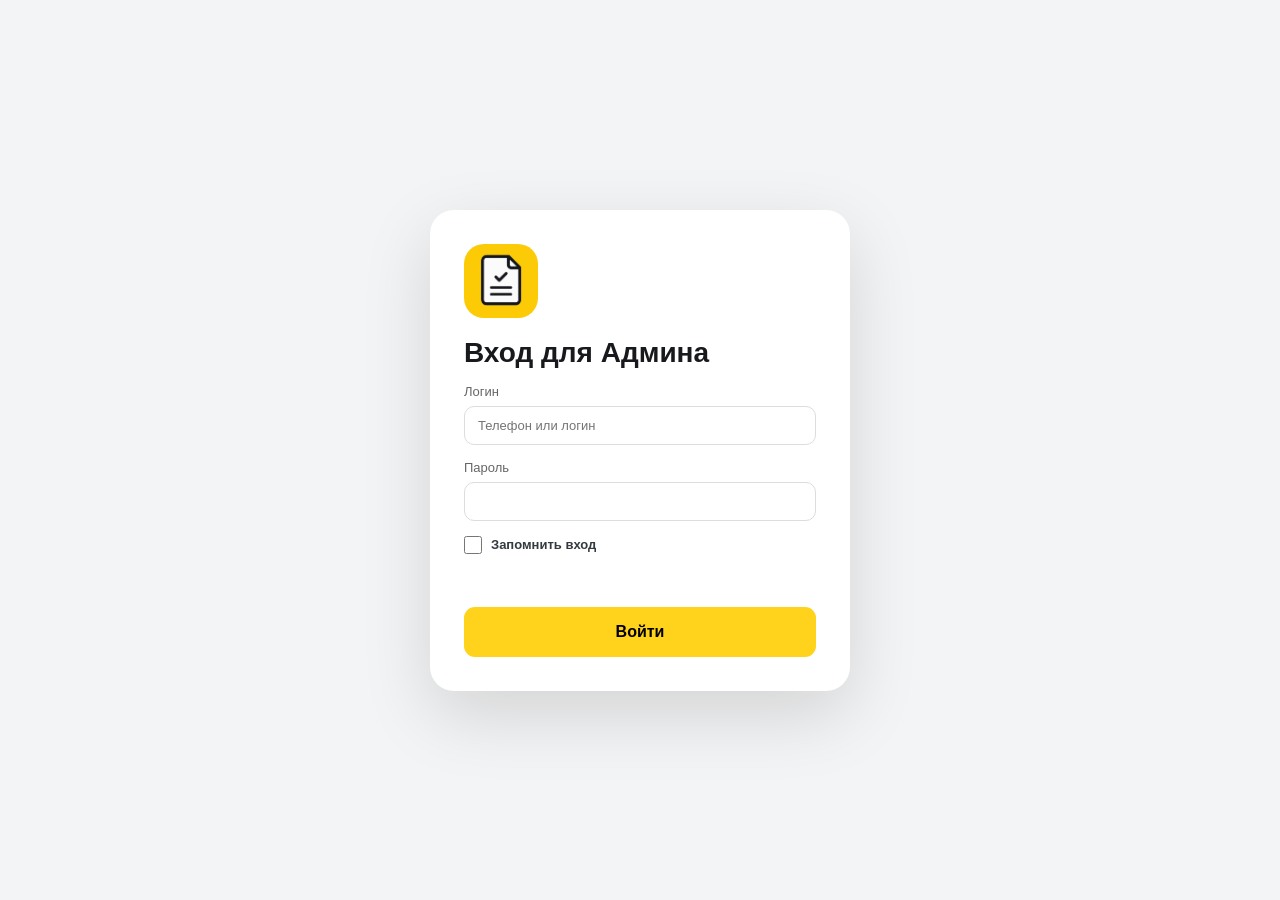
==== index.html @ dd5507f9 "Fix mobile QR and small-screen admin layout" ====
<!doctype html><html lang="ru"><head><meta charset="utf-8"><meta name="viewport" content="width=device-width,initial-scale=1"><title>Taxichi Pro — кабинет</title><link rel="icon" href="taxichi-pro-logo.png"><link rel="apple-touch-icon" href="taxichi-pro-logo.png"><link rel="stylesheet" href="styles.css?v=20260709-6"><link rel="stylesheet" href="dispatcher.css?v=20260709-6"><link rel="stylesheet" href="organization.css?v=20260709-6"><link rel="stylesheet" href="attachments.css?v=20260709-6"><link rel="stylesheet" href="form-polish.css?v=20260709-6"><link rel="stylesheet" href="auth.css?v=20260713-1"><link rel="stylesheet" href="analytics.css?v=20260709-6"><link rel="stylesheet" href="organization-form.css?v=20260709-6"><link rel="stylesheet" href="final-polish.css?v=20260709-6"><link rel="stylesheet" href="icons-minimal.css?v=20260709-6"><link rel="stylesheet" href="admin-polish.css?v=20260713-1"><link rel="stylesheet" href="balance-ui.css?v=103"><link rel="stylesheet" href="responsive-fix.css?v=20260715-2"><script>window.__taxichiInitialAdminSession=sessionStorage.getItem('taxichiDispatcherSession')||'';</script></head><body>
<section id="loginScreen" class="login-screen"><form id="loginForm" class="login-card" autocomplete="off"><img src="taxichi-pro-logo.png"><h1>Вход для Админа</h1><label>Логин<input name="login" required autocomplete="off" autocapitalize="none" spellcheck="false" placeholder="Телефон или логин"></label><label>Пароль<input name="password" type="password" required autocomplete="new-password"></label><label class="remember-field"><input name="remember" type="checkbox"> Запомнить вход</label><div id="loginError" class="login-error"></div><button class="primary" type="submit">Войти</button></form></section>
<aside><div class="brand"><img src="taxichi-pro-logo.png"><span class="brand-copy"><b>Taxichi Pro</b><small>Админ</small></span></div><nav><button class="active" data-page="waybills"><span class="nav-icon"></span> Путевые листы</button><button data-page="organization"><span class="nav-icon"></span> Организации</button><button data-page="drivers"><span class="nav-icon"></span> Водители</button><button data-page="vehicles"><span class="nav-icon"></span> Автомобили</button><button data-page="medics"><span class="nav-icon"></span> Медик</button><button data-page="mechanics"><span class="nav-icon"></span> Механик</button><button data-page="archive"><span class="nav-icon"></span> Архив путевых</button><button data-page="settings"><span class="nav-icon"></span> Настройки</button></nav><div class="user"><button class="report-link" data-page="reports"><span class="nav-icon"></span> Отчёты</button><b id="roleName">Админ</b><small>admin@taxichi.pro</small></div></aside>
<main><header><div><h1 id="pageTitle">Заявки на путевые листы</h1><p id="currentDateLine">Москва</p></div><div class="header-actions"><button class="primary" id="addDriver">+ Добавить водителя</button><span class="badge">3 ожидают проверки</span></div></header>
<section class="stats"><article><small>Новые заявки</small><strong>3</strong></article><article><small>Допущены сегодня</small><strong>18</strong></article><article><small>На линии</small><strong>14</strong></article><article><small>Требуют внимания</small><strong class="red">1</strong></article></section>
<section class="panel"><div class="toolbar"><input id="search" placeholder="Поиск по водителю, телефону или госномеру"><select id="toolbarFilter"><option value="">Все статусы</option><option>Ожидает медика</option><option>Ожидает механика</option></select></div><table><thead id="tableHead"><tr><th>Заявка</th><th>Водитель</th><th>Автомобиль</th><th>Пробег</th><th>Статус</th><th></th></tr></thead><tbody id="rows"></tbody></table></section>
</main>
<dialog id="card"><button class="close">×</button><h2>Заявка № ТР-000124</h2><p class="muted">Баратов Асадбек Екубжанович · KIA RIO В148РВ799</p><div class="details"><div><small>Пробег</small><b>125 430 км</b></div><div><small>Дата и время</small><b>05.07.2026, 08:42</b></div></div><label>Результат осмотра<textarea id="comment" placeholder="Комментарий (необязательно)"></textarea></label><div class="actions"><button class="reject">Отклонить</button><button class="approve">Подписать и допустить</button></div></dialog>
<dialog id="driverDialog" class="wide"><button class="close driver-close">×</button><h2 id="driverDialogTitle">Новый водитель</h2><p class="muted">Доступ, личные данные и автомобиль. Организация берётся из карточки автомобиля.</p><form id="driverForm"><h3>Доступ в приложение</h3><div class="form-grid"><label>Телефон (логин)<input name="phone" required placeholder="+7 999 000-00-00"></label><label>Пароль<input name="password" required minlength="4"></label></div><h3>Данные водителя</h3><div class="form-grid"><label class="wide-field">ФИО *<input name="fullName" required placeholder="Иванов Иван Иванович"></label><input type="hidden" name="lastName"><input type="hidden" name="firstName"><input type="hidden" name="middleName"><label>Серия и номер ВУ<input name="license" required></label><label>ВУ действует с<input name="licenseFrom" type="date"></label><label>ВУ действует до<input name="licenseUntil" type="date"></label><label>СНИЛС<input name="snils"></label><label>ИНН<input name="inn"></label><label>КИС АРТ<input name="kisArt" placeholder="ID водителя в КИС АРТ"></label></div><h3>Автомобиль</h3><div class="form-grid"><label>Выберите автомобиль<select name="vehicleId" id="driverVehicle"></select></label></div><div class="actions edit-actions"><button type="button" class="danger-delete driver-dialog-delete">Удалить водителя</button><button type="button" class="danger-delete signature-delete driver-signature-delete">Удалить подпись</button><span class="action-spacer"></span><button type="button" class="reject driver-cancel">Отмена</button><button class="approve" type="submit">Сохранить водителя</button></div></form></dialog>
<dialog id="detailsDialog" class="wide"><button class="close details-close">×</button><div id="driverDetails"></div></dialog>
<dialog id="organizationDialog" class="wide"><button class="close organization-close">×</button><h2 id="organizationDialogTitle">Новая организация</h2><p class="muted">Все данные организации заполняются вручную.</p><form id="organizationForm"><div class="form-grid"><label>ИНН<input name="inn" required inputmode="numeric" placeholder="10 или 12 цифр"></label><label>Форма<select name="legalForm" required><option value="">Выберите</option><option value="ООО">ООО</option><option value="ИП">ИП</option></select></label><label>Название организации<input name="name" required placeholder="Название без формы"></label><label class="wide-field">Юридический адрес<textarea name="address" class="address-field" required rows="3"></textarea></label><label>Телефон организации<input name="phone" required placeholder="+7 999 000-00-00"></label><label>Форма путевого листа<input name="waybillForm" required placeholder="№ 390"></label><label>ОГРН / ОГРНИП<input name="ogrn" required></label><label>Закреплённый медик<select name="medicId" id="organizationMedic" required></select></label><label>Закреплённый механик<select name="mechanicId" id="organizationMechanic" required></select></label></div><div class="actions edit-actions"><button type="button" class="danger-delete org-dialog-delete">Удалить</button><span class="action-spacer"></span><button type="button" class="reject organization-cancel">Отмена</button><button type="submit" class="approve">Сохранить организацию</button></div></form></dialog>
<dialog id="staffDialog" class="wide"><button class="close staff-close">×</button><h2 id="staffTitle">Новый специалист</h2><form id="staffForm"><input type="hidden" name="role"><input type="hidden" name="lastName"><input type="hidden" name="firstName"><input type="hidden" name="middleName"><section class="staff-section"><h3>Основная информация</h3><div class="form-grid"><label class="wide-field">ФИО *<input name="fullName" required placeholder="Иванов Иван Иванович"></label><label>Телефон<input name="phone" required placeholder="+7 (999) 123-45-67"></label><label class="wide-field">Описание<textarea name="description" rows="3" placeholder="Дополнительная информация о сотруднике..."></textarea></label><label>Диплом / удостоверение<input name="certificate" required></label></div></section><section class="staff-section"><h3>Срок действия</h3><div class="form-grid"><label>Действителен с<input name="signatureFrom" type="date"></label><label>Действителен до<input name="signatureUntil" type="date"></label><label>Допуск действует до<input name="validUntil" type="date"></label></div></section><section class="staff-section"><h3>Электронная подпись</h3><div class="form-grid"><label class="wide-field">Отпечаток подписи<input name="electronicSignature" placeholder="3e:ee:73:4b:2b:79:ca:11:2c:c5:4a:0c:58:5d:e8:4c:36:05:b9:a6"><small>Отпечаток электронной подписи в формате hex</small></label></div></section><div class="actions edit-actions"><button type="button" class="danger-delete staff-dialog-delete">Удалить</button><span class="action-spacer"></span><button type="button" class="reject staff-cancel">Отмена</button><button type="submit" class="approve">Добавить специалиста</button></div></form></dialog>
<dialog id="vehicleDialog" class="wide"><button class="close vehicle-close">×</button><h2 id="vehicleDialogTitle">Новый автомобиль</h2><form id="vehicleForm"><h3>Основные данные</h3><div class="form-grid"><label>Марка и модель<input name="car" required placeholder="KIA RIO"></label><label>Госномер<input name="plate" required placeholder="В148РВ799"></label><label>Год выпуска<select name="year" id="vehicleYear" required></select></label><label>Цвет<select name="color" id="vehicleColor" required></select></label><label>Организация<select name="organizationId" id="vehicleOrganization" required></select></label><label>Закреплённый водитель<select name="driverId" id="vehicleDriver"></select></label></div><h3>Документы автомобиля</h3><div class="form-grid"><label>Диагностическая карта с<input name="diagnosticFrom" type="date"></label><label>Диагностическая карта до<input name="diagnostic" type="date"></label><label>Номер ОСАГО<input name="osagoNumber" required></label><label>ОСАГО с<input name="osagoFrom" type="date"></label><label>ОСАГО до<input name="osago" type="date"></label><label>Номер ОСГОП<input name="osgopNumber" required></label><label>ОСГОП с<input name="osgopFrom" type="date"></label><label>ОСГОП до<input name="osgop" type="date"></label><label>№ разрешения такси<input name="taxiPermitNumber" placeholder="номер разрешения"></label><label>Ссылка ФГИС для QR<input name="taxiPermitUrl" type="url" placeholder="https://..."></label></div><div class="actions edit-actions"><button type="button" class="danger-delete vehicle-dialog-delete">Удалить</button><span class="action-spacer"></span><button type="button" class="reject vehicle-cancel">Отмена</button><button class="approve" type="submit">Сохранить автомобиль</button></div></form></dialog>
<link rel="stylesheet" href="responsive-fix.css?v=20260731-1"><link rel="stylesheet" href="mobile-phone.css?v=20260729-2"><link rel="stylesheet" href="small-screen-fix.css?v=20260731-1"><link rel="stylesheet" href="section-lines.css?v=20260730-1"><script src="admin-login-v3.js?v=20260731-1"></script><script src="app.js?v=20260719-1"></script><script src="schedule-negative.js?v=20260719-1"></script><script src="balance-ui.js?v=20260719-3"></script><script src="auth-guard.js?v=20260729-1"></script><script src="admin-cloud-state.js?v=20260719-2"></script><script src="admin-balance-safety.js?v=20260714-1"></script><script src="admin-director-view.js?v=20260728-1"></script></body></html>
---- styles.css ----
:root{font-family:Inter,Arial,sans-serif;color:#17191c;background:#f4f5f6}*{box-sizing:border-box}body{margin:0;display:flex;min-height:100vh}aside{width:250px;background:#17191c;color:#fff;padding:24px 18px;display:flex;flex-direction:column;position:fixed;inset:0 auto 0 0}.brand{display:flex;align-items:center;gap:12px;font-size:21px;font-weight:800;margin:0 8px 36px}.brand img{width:42px;height:42px;border-radius:12px}nav{display:grid;gap:8px}button,input,select,textarea{font:inherit}nav button{border:0;background:transparent;color:#aaa;text-align:left;padding:13px 14px;border-radius:12px;cursor:pointer}nav button.active,nav button:hover{background:#303136;color:#ffd21c}.user{margin-top:auto;border-top:1px solid #333;padding:20px 8px 0;display:grid;gap:5px}.user small{color:#aaa}.user button{margin-top:9px;background:transparent;border:1px solid #555;color:#ddd;border-radius:9px;padding:8px;cursor:pointer}main{margin-left:250px;padding:34px 42px;width:calc(100% - 250px)}header{display:flex;justify-content:space-between;align-items:center}h1{margin:0;font-size:30px}header p,.muted{color:#777}.badge{background:#fff2ad;padding:10px 15px;border-radius:999px;font-weight:700}.stats{display:grid;grid-template-columns:repeat(4,1fr);gap:16px;margin:28px 0}.stats article,.panel{background:white;border-radius:17px;padding:21px;box-shadow:0 4px 18px #00000009}.stats small{color:#777}.stats strong{display:block;font-size:30px;margin-top:8px}.red{color:#d74646}.panel{padding:0;overflow:hidden}.toolbar{display:flex;gap:12px;padding:18px}.toolbar input{flex:1}input,select,textarea{border:1px solid #ddd;border-radius:10px;padding:11px 13px;background:#fff}table{width:100%;border-collapse:collapse}th,td{text-align:left;padding:16px 18px;border-top:1px solid #eee}th{font-size:12px;color:#777;text-transform:uppercase}.status{padding:7px 10px;background:#fff2ad;border-radius:8px;font-size:13px}.open{background:#ffd21c;border:0;border-radius:9px;padding:9px 13px;font-weight:700;cursor:pointer}dialog{border:0;border-radius:20px;padding:28px;width:min(560px,90vw);box-shadow:0 25px 80px #0004}dialog::backdrop{background:#0006}.close{float:right;border:0;background:none;font-size:26px}.details{display:grid;grid-template-columns:1fr 1fr;gap:12px;margin:22px 0}.details div{background:#f5f5f5;padding:15px;border-radius:12px}.details small,.details b{display:block}.details b{margin-top:5px}textarea{display:block;width:100%;height:90px;margin-top:8px;resize:none}.actions{display:flex;gap:10px;justify-content:flex-end;margin-top:20px}.actions button{padding:12px 16px;border-radius:10px;font-weight:700;cursor:pointer}.reject{background:#fff;border:1px solid #dc5555;color:#c33}.approve{background:#ffd21c;border:0}@media(max-width:900px){aside{width:78px}.brand span,nav button,.user{font-size:0}.brand img{width:42px}main{margin-left:78px;width:calc(100% - 78px);padding:24px}.stats{grid-template-columns:1fr 1fr}th:nth-child(3),td:nth-child(3){display:none}}
---- dispatcher.css ----
.header-actions{display:flex;align-items:center;gap:12px}.primary{background:#ffd21c;border:0;border-radius:11px;padding:11px 15px;font-weight:800;cursor:pointer}.wide{width:min(820px,94vw);max-height:90vh;overflow:auto}.wide h3{margin:24px 0 10px}.form-grid{display:grid;grid-template-columns:1fr 1fr;gap:13px}.form-grid label{font-size:13px;color:#666}.form-grid input{display:block;width:100%;margin-top:6px}.driver-name{font-weight:800}.subline{display:block;color:#777;font-size:12px;margin-top:4px}.secret{font-family:monospace;background:#f0f0f0;padding:4px 7px;border-radius:6px}.empty{text-align:center;padding:50px;color:#777}.document-grid{display:grid;grid-template-columns:repeat(3,1fr);gap:10px;margin:18px 0}.document-grid div{background:#f5f5f5;padding:14px;border-radius:12px}.document-grid small,.document-grid b{display:block}.document-grid b{margin-top:5px}@media(max-width:700px){.form-grid,.document-grid{grid-template-columns:1fr}.header-actions .badge{display:none}}
---- organization.css ----
.organization-card{padding:26px}.organization-card h2{margin:0 0 5px}.org-grid{display:grid;grid-template-columns:1fr 1fr;gap:13px;margin-top:22px}.org-grid div{background:#f5f5f5;border-radius:12px;padding:15px}.org-grid small,.org-grid b{display:block}.org-grid b{margin-top:5px}.license-box{margin-top:18px;background:#fff4b7;border-radius:14px;padding:18px;display:flex;justify-content:space-between;align-items:center}@media(max-width:700px){.org-grid{grid-template-columns:1fr}}
---- attachments.css ----
.driver-main{display:flex;align-items:center;gap:12px}.avatar{width:44px;height:44px;border-radius:14px;background:#ffd21c;display:grid;place-items:center;font-weight:900}.assignment-list{display:flex;flex-wrap:wrap;gap:7px}.assignment{display:inline-flex;align-items:center;gap:6px;padding:7px 10px;border-radius:10px;background:#f3f4f5;font-size:12px;white-space:nowrap}.assignment.org{background:#fff3b6}.assignment.med{background:#e1f4e7;color:#216a3b}.assignment.mech{background:#e7edfa;color:#31568f}.car-pill{background:#17191c;color:#fff;border-radius:12px;padding:10px 12px;display:inline-block}.car-pill small{display:block;color:#ffd21c;margin-top:3px}.attachment-panel{display:grid;gap:10px;margin:18px 0}.attachment-row{display:flex;align-items:center;gap:12px;background:#f5f5f5;border-radius:13px;padding:13px}.attachment-icon{width:38px;height:38px;border-radius:11px;background:#ffd21c;display:grid;place-items:center}.attachment-row b,.attachment-row small{display:block}.attachment-row small{color:#777;margin-top:3px}
---- form-polish.css ----
.car-pill{background:#f3f4f5!important;color:#17191c!important;border:1px solid #e1e2e4;border-radius:10px!important;padding:9px 12px!important;display:inline-block;font-weight:700;min-width:120px}.car-pill small{display:block;color:#777!important;margin-top:3px;font-weight:500}.form-grid select{display:block;width:100%;margin-top:6px;border:1px solid #ddd;border-radius:10px;padding:11px 13px;background:#fff;color:#17191c}.form-grid label{min-width:0}.form-grid select:focus{outline:2px solid #ffd21c;border-color:#caa600}
---- auth.css ----
.login-screen{position:fixed;inset:0;z-index:1000;background:#f3f4f5;display:grid;place-items:center}.login-screen.hidden{display:none}.login-card{width:min(420px,calc(100vw - 32px));background:#fff;padding:34px;border-radius:24px;box-shadow:0 24px 70px #0002;display:grid;gap:15px}.login-card img{width:74px;height:74px;border-radius:20px}.login-card h1{font-size:27px;margin:4px 0 0}.login-card p{margin:0 0 8px;color:#777}.login-card label{font-size:13px;color:#666}.login-card input{width:100%;margin-top:7px}.login-card button{height:50px;margin-top:5px}.login-card small{color:#888;text-align:center}.remember-field{display:flex!important;align-items:center;gap:9px;color:#343a40!important;font-weight:750}.remember-field input{width:18px!important;height:18px;margin:0!important}.login-error{color:#bd3030;min-height:18px;font-size:13px;line-height:1.35}.login-error:not(:empty){background:#fff1f1;border:1px solid #f0c8c8;border-radius:10px;padding:10px 12px}.logout-access{margin-top:7px!important;border-color:#774040!important;color:#ffb7b7!important}
---- analytics.css ----
.metric-grid{display:grid;grid-template-columns:repeat(4,1fr);gap:14px;padding:22px}.metric{background:#f5f6f7;border-radius:15px;padding:18px}.metric small{color:#777}.metric strong{display:block;font-size:29px;margin-top:7px}.filter-row{display:flex;align-items:end;gap:12px;padding:20px;border-bottom:1px solid #eee}.filter-row label{font-size:12px;color:#666}.filter-row input,.filter-row select{display:block;margin-top:6px}.pdf-link{display:inline-block;background:#17191c;color:#fff;text-decoration:none;padding:8px 11px;border-radius:8px;font-size:12px}.report-box{padding:24px}.report-box h2{margin-top:0}.report-controls{display:grid;grid-template-columns:1fr 1fr 1fr auto;gap:12px;align-items:end}.report-controls label{font-size:12px;color:#666}.report-controls input,.report-controls select{display:block;width:100%;margin-top:6px}.report-result{margin-top:20px;background:#fff4bd;border-radius:15px;padding:18px}.progress{height:9px;background:#e8e8e8;border-radius:9px;overflow:hidden;margin-top:10px}.progress span{display:block;height:100%;background:#ffd21c}.park-info{padding:24px}.park-details{display:grid;grid-template-columns:1fr 1fr;gap:12px}.park-details div{padding:15px;background:#f5f5f5;border-radius:12px}.park-details small,.park-details b{display:block}.park-details b{margin-top:5px}@media(max-width:900px){.metric-grid{grid-template-columns:1fr 1fr}.report-controls,.park-details{grid-template-columns:1fr}}
---- organization-form.css ----
.inn-search{display:grid;grid-template-columns:1fr auto;gap:10px;align-items:end;background:#fff5be;padding:16px;border-radius:14px}.inn-search label{font-size:13px}.inn-search input{display:block;width:100%;margin-top:6px}.inn-search button{height:43px}.inn-search span{grid-column:1/-1;font-size:13px;color:#35704a}.organization-form-note{font-size:12px;color:#777}
---- final-polish.css ----
.nav-icon{display:inline-grid;place-items:center;width:23px;height:23px;margin-right:7px;border-radius:7px;background:#303236;color:#ffd21c;font-size:13px}.waybill-filter{display:flex;align-items:end;gap:10px;text-transform:none}.waybill-filter label{font-size:13px;color:#555}.waybill-filter input{display:block;margin-top:5px;padding:9px;border:1px solid #ddd;border-radius:9px}.waybill-filter button{padding:9px 13px;border:1px solid #ddd;background:#fff;border-radius:9px;cursor:pointer}.waybill-status{display:inline-flex;align-items:center;gap:6px;padding:7px 10px;border-radius:9px;font-size:12px;font-weight:800}.open-status{background:#dcf5e4;color:#1c7440}.closed-status{background:#eceef1;color:#555}.open-status span{font-size:10px}.user small{overflow-wrap:anywhere}
---- icons-minimal.css ----
.driver-actions{display:flex;flex-wrap:wrap;justify-content:flex-end;gap:7px}.driver-actions button{white-space:nowrap}.nav-icon{display:inline-grid!important;place-items:center;width:25px!important;height:25px!important;margin-right:10px!important;border:1px solid currentColor!important;border-radius:7px!important;background:transparent!important;color:currentColor!important;font-size:0!important;opacity:.75}.nav-icon svg{width:17px;height:17px;fill:none;stroke:currentColor;stroke-width:1.7;stroke-linecap:round;stroke-linejoin:round}.active .nav-icon{background:#ffd21c!important;color:#17191d!important;border-color:#ffd21c!important;opacity:1}.assignment{background:#f5f5f5!important;color:#444!important;border:1px solid #e6e6e6}.avatar{border-radius:50%!important;background:#fff1a8!important;color:#222}.waybill-status{display:inline-flex;padding:6px 10px;border-radius:999px;font-weight:700;font-size:12px}.waybill-status.open{background:#e2f6e9;color:#17683a}.waybill-status.closed{background:#eceef1;color:#59616b}.mileage-link{border:0;background:#f3f5f7;padding:8px 10px;border-radius:9px;cursor:pointer}.mileage-dialog{width:min(520px,calc(100% - 30px));border:0;border-radius:22px;padding:0;box-shadow:0 24px 70px #0004}.mileage-dialog::backdrop{background:#1119;backdrop-filter:blur(3px)}.mileage-head{display:flex;justify-content:space-between;align-items:center;padding:22px 24px 14px}.mileage-head small{color:#737b84}.mileage-head h2{margin:3px 0}.mileage-head button{border:0;background:#f0f1f3;width:38px;height:38px;border-radius:12px;font-size:24px}.mileage-list{padding:0 18px;display:grid;gap:8px}.mileage-list article{display:grid;grid-template-columns:100px 1fr auto;align-items:center;gap:12px;padding:14px;border:1px solid #e7e9ec;border-radius:13px;background:#fafafa}.mileage-list time{font-weight:700}.mileage-list span{color:#737b84;font-size:12px}.mileage-note{padding:4px 24px 20px;color:#858b92;font-size:12px}.vehicle-main,.number-stack{display:grid;gap:5px}.vehicle-main strong{font-size:15px}.vehicle-main span,.number-stack span{color:#68717c;font-size:12px}.vehicle-docs{display:grid;grid-template-columns:repeat(3,minmax(130px,1fr));gap:8px}.vehicle-docs article{display:grid;gap:4px;padding:10px;background:#f6f7f8;border:1px solid #e7e9ec;border-radius:10px}.vehicle-docs small,.vehicle-docs span{color:#737b84;font-size:11px}.vehicle-docs b{font-size:12px}@media(max-width:700px){.mileage-list article{grid-template-columns:1fr}.vehicle-docs{grid-template-columns:1fr}}
---- admin-polish.css ----
aside nav{gap:7px}
nav button,.report-link{display:flex!important;align-items:center;width:100%;min-height:46px;gap:0}
nav button{font-weight:750;letter-spacing:0;color:#c8ccd2!important;border:1px solid transparent!important}
nav button:hover,.report-link:hover{background:#24272d!important;color:#fff!important;border-color:#373b43!important}
nav button.active,.report-link.active{background:#ffd21c!important;color:#17191c!important;border-color:#ffd21c!important;box-shadow:0 8px 20px #ffd21c2e}
.nav-icon{width:29px!important;height:29px!important;margin-right:11px!important;border:0!important;border-radius:9px!important;background:#2b2e34!important;color:#ffd21c!important;opacity:1!important;flex:0 0 29px}
.nav-icon svg{width:18px!important;height:18px!important;stroke-width:1.9!important}
.brand-copy{display:grid;gap:2px;line-height:1.05}
.brand-copy b{font-size:21px}
.brand-copy small{font-size:12px;color:#aeb4bd;font-weight:800;letter-spacing:.02em}
.active .nav-icon,nav button:hover .nav-icon,.report-link:hover .nav-icon{background:#17191c!important;color:#ffd21c!important}
.user{gap:9px!important}
.report-link{margin:0 0 12px!important;padding:12px 14px!important;background:#22252b!important;border:1px solid #363a42!important;border-radius:12px!important;color:#e8ebef!important;font-weight:800!important;text-align:left!important}
.user b{font-size:14px}.user small{font-size:12px;line-height:1.25}
.driver-actions{gap:8px!important}
.edit-actions{align-items:center!important}
.edit-actions .action-spacer{flex:1 1 auto}
.danger-delete{display:inline-flex;align-items:center;justify-content:center;background:#dc2626!important;color:#fff!important;border:1px solid #b91c1c!important;border-radius:10px!important;padding:12px 16px!important;font-weight:850!important;cursor:pointer;box-shadow:0 8px 16px #dc262633!important}
.danger-delete:hover{background:#b91c1c!important;border-color:#991b1b!important;color:#fff!important}
.danger-delete:active{transform:translateY(1px)}
.compact-driver b{font-size:16px}
.compact-driver .avatar{width:42px;height:42px}
.driver-person{display:grid;gap:4px;text-align:left;border:0;background:transparent;padding:0;cursor:pointer}
.driver-person small,.driver-cell small{font-size:11px;color:#8a929c;font-weight:800;text-transform:uppercase}
.driver-person b{font-size:16px;color:#17191c}
.driver-person span{font-size:13px;color:#68717c}
.driver-person:hover b{text-decoration:underline}
.driver-cell{display:grid;gap:4px}
.driver-cell b{font-size:15px;color:#20242a}
.driver-cell span{font-size:13px;color:#68717c}
.org-cell b{max-width:360px;overflow:hidden;text-overflow:ellipsis;white-space:nowrap}
.address-cell{max-width:360px;min-width:240px;white-space:normal;word-break:break-word;overflow-wrap:anywhere;line-height:1.35;padding-bottom:22px!important}
.wide-field{grid-column:1/-1}
.form-grid textarea.address-field{display:block;width:100%;min-height:88px;height:auto;margin-top:6px;padding:11px 13px;border:1px solid #ddd;border-radius:10px;background:#fff;resize:vertical;line-height:1.35}
.driver-summary{display:flex;align-items:center;gap:26px;flex-wrap:wrap}
.driver-chip{display:inline-flex;align-items:center;min-height:28px;padding:5px 9px;border-radius:8px;font-size:12px;font-weight:700;line-height:1;white-space:nowrap}
.car-chip{background:#f3f5f7;color:#3b424b;border:1px solid #e6e9ed}
.org-chip{background:#fafafa;color:#616974;border:1px solid #eceef1;max-width:430px;overflow:hidden;text-overflow:ellipsis}
.driver-waybill{display:inline-flex;align-items:center;justify-content:center;gap:7px;border:0;border-radius:11px;padding:10px 13px;font-weight:850;cursor:pointer;white-space:nowrap;box-shadow:0 6px 14px #0000000d}
.driver-waybill::before{content:"";width:8px;height:8px;border-radius:50%;background:currentColor}
.open-waybill{background:#dff6e8;color:#17683a}
.open-waybill:hover{background:#c8efd7}
.close-waybill{background:#fff0f0;color:#b83c3c;border:1px solid #f0caca}
.close-waybill:hover{background:#ffe4e4}
.waybill-action-dialog{width:min(460px,calc(100vw - 32px));border:0;border-radius:22px;padding:24px;box-shadow:0 28px 90px #0005}
.waybill-action-dialog::backdrop{background:#1119;backdrop-filter:blur(3px)}
.waybill-action-head{display:flex;align-items:center;gap:14px;margin-bottom:20px}
.waybill-action-head .nav-icon{width:46px!important;height:46px!important;margin-right:0!important;background:#ffd21c!important;color:#17191c!important}
.waybill-action-head .nav-icon svg{width:25px!important;height:25px!important}
.waybill-action-head small{display:block;color:#7a828c;font-size:12px;font-weight:800;text-transform:uppercase}
.waybill-action-head h2{margin:3px 0 2px;font-size:20px}
.waybill-action-head p{margin:0;color:#68717c;font-weight:700}
.waybill-action-dialog label{display:block;font-weight:850}
.waybill-action-dialog input{display:block;width:100%;margin-top:8px;font-size:22px;font-weight:850;letter-spacing:0;text-align:center}
.dialog-note{margin:12px 0 0;color:#707985;font-size:13px;line-height:1.4}
.schedule-mini{display:grid;grid-template-columns:1fr;gap:10px;margin-top:12px;padding:12px;border:1px solid #e7e9ec;border-radius:13px;background:#fafafa}
.schedule-mini label{font-size:12px!important;color:#626b76}
.schedule-mini input{font-size:16px!important;text-align:left!important}
.schedule-mini b{grid-column:1/-1;font-size:13px;color:#17683a}
.org-driver-count{min-width:42px;border:0;border-radius:10px;background:#eef1f5;color:#20242a;padding:8px 12px;font-weight:850;cursor:pointer}
.org-driver-count:hover{background:#ffd21c}
.org-drivers-dialog{width:min(520px,calc(100vw - 32px));border:0;border-radius:22px;padding:24px;box-shadow:0 28px 90px #0005}
.org-drivers-dialog::backdrop{background:#1119;backdrop-filter:blur(3px)}
.org-drivers-dialog h2{margin:0 34px 4px 0;font-size:21px}
.org-driver-list{display:grid;gap:9px;margin-top:16px}
.org-driver-list article{display:flex;align-items:center;justify-content:space-between;gap:18px;padding:13px 14px;border:1px solid #e7e9ec;border-radius:13px;background:#fafafa}
.org-driver-item{cursor:pointer}
.org-driver-item:hover{background:#fff8d7;border-color:#ffe48a}
.org-driver-list b{font-size:14px}
.org-driver-list span{color:#68717c;font-size:13px;font-weight:750;white-space:nowrap}
.staff-org-list article{align-items:center}
.staff-org-list article>div{min-width:0}
.staff-org-list span{white-space:normal;display:block;margin-top:4px}
.staff-org-list em{font-style:normal;color:#17683a;background:#dff6e8;border:1px solid #bde7cb;border-radius:10px;padding:8px 11px;font-weight:850;white-space:nowrap}
.staff-org-list .is-assigned{background:#f2fbf5;border-color:#ccebd5}
.empty-list{padding:16px;border:1px dashed #d8dde3;border-radius:13px;color:#7b838c;background:#fafafa}
.settings-page{display:grid;gap:16px;padding:20px}
.settings-panel{display:grid;gap:16px;padding:20px;border:1px solid #e7e9ec;border-radius:14px;background:#fff}
.support-panel{border-color:#ffe082;background:linear-gradient(180deg,#fffdf2,#fff)}
.settings-panel h2{margin:0 0 4px;font-size:22px}
.settings-panel p{margin:0;color:#6c7580;line-height:1.4}
.settings-grid{display:grid;grid-template-columns:1fr 1.2fr auto auto;gap:12px;align-items:end}
.settings-grid.support-only{grid-template-columns:minmax(260px,420px) auto}
.settings-grid label,.schedule-driver label{display:grid;gap:6px;color:#68717c;font-size:12px;font-weight:800;text-transform:uppercase}
.settings-grid input,.schedule-driver input{min-height:42px;border:1px solid #dfe3e8;border-radius:10px;padding:10px 12px;font-size:15px;color:#20242a;background:#fff}
.schedule-preview{display:grid;gap:4px;padding:10px 12px;border:1px solid #dfeadd;border-radius:10px;background:#f1faef}
.schedule-preview small{color:#4f7a4d;font-size:11px;font-weight:800;text-transform:uppercase}
.schedule-preview b{color:#17683a;font-size:14px}
.settings-driver-toolbar input{width:100%;min-height:44px;border:1px solid #dfe3e8;border-radius:12px;padding:11px 13px;font-size:15px;color:#20242a;background:#fff}
.support-save{display:inline-flex!important;align-items:center;justify-content:center;width:max-content!important;min-width:0!important;justify-self:start;align-self:end;min-height:36px;border:0;border-radius:10px;padding:8px 13px;background:#17191c;color:#ffd21c;font-size:13px;font-weight:900;cursor:pointer;box-shadow:0 8px 16px #17191c18}
.support-save:hover{background:#2a2d33;color:#ffd21c}
.schedule-driver-list{display:grid;gap:9px}
.schedule-driver{display:grid;grid-template-columns:minmax(260px,1.7fr) 170px minmax(220px,1fr);gap:12px;align-items:center;padding:13px 14px;border:1px solid #e7e9ec;border-radius:13px;background:#fafafa}
@media(max-width:1100px){.settings-grid,.schedule-driver{grid-template-columns:1fr 1fr}.schedule-preview{grid-column:1/-1}}
.report-cards{display:grid;grid-template-columns:repeat(5,minmax(130px,1fr));gap:10px;margin:16px 0}
.report-cards article{border:1px solid #e1e5ea;border-radius:8px;background:#fff;padding:14px}
.report-cards small{display:block;color:#66717d;font-size:11px;font-weight:800;text-transform:uppercase}
.report-cards b{display:block;margin-top:6px;font-size:22px}
.mini-report{width:100%;border-collapse:collapse;background:#fff;border:1px solid #e1e5ea;border-radius:8px;overflow:hidden}
.mini-report th,.mini-report td{padding:10px 12px;border-bottom:1px solid #eef1f4;text-align:left}
.mini-report th{background:#fafafa;color:#66717d;font-size:12px;text-transform:uppercase}
.mini-report tr:last-child td{border-bottom:0}
@media(max-width:1100px){.report-cards{grid-template-columns:repeat(2,1fr)}}
@media(max-width:900px){.brand-copy{display:none!important}.report-link{font-size:0!important;justify-content:center}.report-link .nav-icon{margin-right:0!important}}
.vehicle-docs article{position:relative;border-width:1px!important}
.vehicle-docs article em{font-style:normal;font-size:11px;font-weight:850;line-height:1.25}
.vehicle-docs article.doc-ok{background:#eaf8ef!important;border-color:#bde7cb!important;color:#17683a!important}
.vehicle-docs article.doc-ok small,.vehicle-docs article.doc-ok span,.vehicle-docs article.doc-ok em{color:#17683a!important}
.vehicle-docs article.doc-warn{background:#fff7db!important;border-color:#efd16c!important;color:#785900!important}
.vehicle-docs article.doc-warn small,.vehicle-docs article.doc-warn span,.vehicle-docs article.doc-warn em{color:#785900!important}
.vehicle-docs article.doc-danger{background:#fff0f0!important;border-color:#efb8b8!important;color:#b83c3c!important}
.vehicle-docs article.doc-danger small,.vehicle-docs article.doc-danger span,.vehicle-docs article.doc-danger em{color:#b83c3c!important}
.vehicle-docs article.doc-missing{background:#f4f5f6!important;border-color:#e1e4e8!important;color:#737b84!important}
.vehicle-docs article.doc-missing small,.vehicle-docs article.doc-missing span,.vehicle-docs article.doc-missing em{color:#737b84!important}
.archive-history-dialog{width:min(760px,calc(100vw - 32px))}
.mileage-head p{margin:2px 0 0;color:#68717c;font-weight:700}
.archive-waybill-list{display:grid;gap:9px;padding:0 18px 20px}
.archive-waybill-list article{display:grid;grid-template-columns:1fr 1fr 1fr auto;align-items:center;gap:12px;padding:13px 14px;border:1px solid #e7e9ec;border-radius:13px;background:#fafafa}
.archive-waybill-list small{display:block;color:#7a828c;font-size:11px;font-weight:800;text-transform:uppercase}
.archive-waybill-list b{display:block;margin-top:2px;font-size:14px;color:#20242a}
.archive-waybill-list span{display:block;margin-top:2px;color:#737b84;font-size:12px}
@media(max-width:760px){.archive-waybill-list article{grid-template-columns:1fr}.archive-waybill-list .pdf-link{width:max-content}}

#staffDialog{background:#fff;color:#17191c}
#staffDialog .close{color:#17191c}
#staffDialog h2{color:#17191c}
#staffForm{display:grid;gap:18px}
.staff-section{display:grid;gap:16px;padding:18px;border:1px solid #dfe3e8;border-radius:10px;background:#fff}
.staff-section h3{margin:0;color:#17191c;font-size:15px}
.staff-section .form-grid{grid-template-columns:1fr 1fr;gap:14px}
.staff-section label{color:#303640;font-size:12px;font-weight:850}
.staff-section input,.staff-section select,.staff-section textarea{background:#fff!important;border-color:#cfd6df!important;color:#17191c!important}
.staff-section input::placeholder,.staff-section textarea::placeholder{color:#8d96a3}
.staff-section small{display:block;margin-top:7px;color:#6b7280}
.staff-section textarea{height:auto;min-height:52px}
#staffDialog .actions{border-top:1px solid #dfe3e8;padding-top:16px}
#staffDialog .approve{background:#ffd21c;color:#17191c}
.warn-text{color:#b45309!important}
.driver-cell:has(.warn-text){background:#fff7ed!important;border-color:#fed7aa!important}
.admin-balance-widget{display:inline-flex;align-items:center;gap:7px;min-height:38px;padding:5px 7px 5px 12px;border-radius:999px;background:linear-gradient(135deg,#fff8d7,#ffffff);border:1px solid #f1d45b;box-shadow:0 8px 18px rgba(42,36,8,.08);color:#181818}
.admin-balance-widget span{font-size:12px;font-weight:900;white-space:nowrap;color:#181818}
.admin-balance-widget button{display:grid;place-items:center;width:30px!important;height:30px!important;min-width:30px;padding:0!important;border:0;border-radius:50%;font-size:19px;line-height:1;font-weight:1000;cursor:pointer;box-shadow:0 4px 10px rgba(0,0,0,.13)}
.admin-balance-widget .balance-plus{background:#19a45b;color:#fff}
.admin-balance-widget .balance-minus{background:#c52f2f;color:#fff}
.balance-adjust-dialog{width:min(440px,calc(100vw - 28px));padding:0;border:0;border-radius:24px;background:#fff;color:#17191c;box-shadow:0 28px 80px #0005}
.balance-adjust-dialog::backdrop{background:#1119;backdrop-filter:blur(4px)}
.balance-adjust-form{position:relative;display:grid;gap:16px;padding:26px}
.balance-dialog-close{position:absolute;right:16px;top:14px;width:34px;height:34px;border:0;border-radius:50%;background:#f1f2f4;color:#555;font-size:23px;cursor:pointer}
.balance-dialog-icon{display:grid;place-items:center;width:54px;height:54px;border-radius:18px;color:#fff;font-size:32px;font-weight:900}.balance-dialog-icon.is-plus{background:#19a45b}.balance-dialog-icon.is-minus{background:#c52f2f}
.balance-adjust-form small{color:#777f89;font-size:11px;font-weight:900;letter-spacing:.08em}.balance-adjust-form h2{margin:4px 40px 2px 0;font-size:22px}.balance-adjust-form p{margin:0;color:#737b84}
.balance-dialog-current{display:flex;align-items:center;justify-content:space-between;padding:15px 16px;border-radius:16px;background:#fff8d7;border:1px solid #f1d45b}.balance-dialog-current span{color:#665b28;font-weight:750}.balance-dialog-current strong{font-size:22px}
.balance-adjust-form label{display:grid;gap:8px;color:#343a42;font-size:13px;font-weight:850}.balance-adjust-form input{width:100%;height:56px;padding:0 16px;border:2px solid #dfe3e8;border-radius:15px;background:#fff;color:#17191c;font-size:24px;font-weight:900;outline:0}.balance-adjust-form input:focus{border-color:#f0c900;box-shadow:0 0 0 4px #ffd90025}
.balance-dialog-preview{padding:12px 15px;border-radius:13px;background:#f5f6f7;color:#68717c}.balance-dialog-preview b{float:right;color:#17191c}
.balance-dialog-actions{display:grid;grid-template-columns:1fr 1.3fr;gap:10px}.balance-dialog-actions button{min-height:48px;border:0;border-radius:14px;font-weight:900;cursor:pointer}.balance-cancel{background:#eef0f2;color:#424851}.balance-confirm{color:#fff}.balance-confirm.is-plus{background:#19a45b}.balance-confirm.is-minus{background:#c52f2f}
.balance-history-list{display:grid;gap:9px;max-height:45vh;overflow:auto}.balance-history-list article{display:grid;gap:4px;padding:12px 14px;border:1px solid #e6e9ee;border-radius:14px;background:#fafafa}.balance-history-list article div{display:flex;justify-content:space-between;gap:12px}.balance-history-list b{font-size:16px}.balance-history-list b.plus{color:#16884f}.balance-history-list b.minus{color:#c52f2f}.balance-history-list span{font-weight:800;color:#222}.balance-history-list small{color:#737b84}
.table-pagination{display:flex;align-items:center;justify-content:space-between;gap:16px;margin:16px 0 4px;padding:12px 14px;border:1px solid #e1e5ea;border-radius:14px;background:#fff}.table-pagination>span{color:#68717c;font-size:13px;font-weight:750}.table-pagination>div{display:flex;align-items:center;gap:6px}.table-pagination button{display:grid;place-items:center;min-width:38px;height:38px;padding:0 10px;border:1px solid #dfe3e8;border-radius:10px;background:#fff;color:#303640;font-weight:850;cursor:pointer}.table-pagination button:hover:not(:disabled){border-color:#e1bf19;background:#fff9d8}.table-pagination button.active{border-color:#17191c;background:#17191c;color:#ffd21c}.table-pagination button:disabled{opacity:.35;cursor:default}.table-pagination i{padding:0 3px;color:#8a9199;font-style:normal}
@media(max-width:760px){.balance-dialog-actions{grid-template-columns:1fr}.table-pagination{align-items:flex-start;flex-direction:column}.table-pagination>div{max-width:100%;overflow-x:auto}}
@media(max-width:1366px) and (min-width:901px){
 aside{width:220px;padding:18px 14px}
 main{margin-left:220px;width:calc(100% - 220px);padding:22px 26px}
 .brand{margin-bottom:22px;font-size:18px}
 nav button{padding:10px 11px;border-radius:10px;font-size:14px}
 h1{font-size:25px}
 header p{margin:6px 0 0;font-size:13px}
 .stats{gap:10px;margin:18px 0}
 .stats article{padding:14px}
 .stats strong{font-size:24px}
 .toolbar{padding:12px}
 th,td{padding:11px 12px}
 .driver-actions{gap:5px}
 .open,.actions button{padding:8px 11px}
 .panel{border-radius:13px}
 dialog{max-height:90vh;overflow:auto}
 .wide{width:min(860px,92vw)}
 .form-grid{gap:10px}
 .details{gap:9px}
 .vehicle-docs{grid-template-columns:repeat(3,minmax(105px,1fr))}
}

@media(max-width:760px){
 body{display:block;background:#f4f5f6}
 aside{position:sticky;top:0;z-index:20;width:100%;height:auto;inset:auto;padding:10px 12px;display:block}
 .brand{margin:0 0 10px;font-size:18px}
 .brand img{width:36px;height:36px}
 .brand-copy{display:grid!important}
 aside nav{display:flex;gap:8px;overflow-x:auto;padding-bottom:4px}
 nav button,.report-link{width:auto!important;min-width:48px;min-height:42px;flex:0 0 auto;padding:9px 11px!important;font-size:0!important}
 nav button .nav-icon,.report-link .nav-icon{margin-right:0!important}
 .user{display:none!important}
 main{margin-left:0;width:100%;padding:18px 12px 26px}
 header{display:grid;gap:14px;align-items:start}
 h1{font-size:25px;line-height:1.1}
 .header-actions{display:flex;gap:8px;flex-wrap:wrap}
 #addDriver{width:100%;min-height:44px}
 .badge{display:none}
 .stats{grid-template-columns:1fr 1fr;gap:10px;margin:16px 0}
 .stats article{padding:14px;border-radius:12px}
 .stats strong{font-size:23px}
 .toolbar{display:grid;grid-template-columns:1fr;gap:10px;padding:12px}
 .panel{border-radius:12px;overflow:auto}
 table{min-width:720px}
 th,td{padding:12px}
 dialog,.wide,#staffDialog{width:calc(100vw - 18px);max-width:none;max-height:calc(100dvh - 18px);padding:18px;border-radius:14px}
 dialog .close{position:sticky;top:0;float:none;margin-left:auto;display:block;z-index:2}
 .form-grid,.staff-section .form-grid,.settings-grid,.settings-grid.support-only,.schedule-driver{grid-template-columns:1fr!important}
 .wide-field{grid-column:auto}
 .actions,.edit-actions{display:grid;grid-template-columns:1fr;gap:9px}
 .edit-actions .action-spacer{display:none}
 .actions button,.danger-delete{width:100%}
 .driver-actions{justify-content:stretch}
 .driver-actions button,.driver-waybill{width:100%;justify-content:center}
 .admin-balance-widget{width:100%;justify-content:space-between;border-radius:14px}
 .admin-balance-widget button{width:34px!important;height:34px!important;min-width:34px}
 .details{grid-template-columns:1fr}
 .settings-page{padding:12px;gap:12px}
 .settings-panel{padding:15px}
 .schedule-driver{gap:10px}
 .report-cards{grid-template-columns:1fr}
 .archive-waybill-list{padding:0 0 16px}
 .archive-waybill-list article,.mileage-list article{grid-template-columns:1fr}
}
---- balance-ui.css ----
.balance-adjust-dialog{width:min(440px,calc(100vw - 28px));padding:0;border:0;border-radius:24px;background:#fff;color:#17191c;box-shadow:0 28px 80px #0005}.balance-adjust-dialog::backdrop{background:#1119;backdrop-filter:blur(4px)}.balance-adjust-form{position:relative;display:grid;gap:16px;padding:26px}.balance-dialog-close{position:absolute;right:16px;top:14px;width:34px;height:34px;border:0;border-radius:50%;background:#f1f2f4;color:#555;font-size:23px;cursor:pointer}.balance-dialog-icon{display:grid;place-items:center;width:54px;height:54px;border-radius:18px;color:#fff;font-size:32px;font-weight:900}.balance-dialog-icon.is-plus{background:#19a45b}.balance-dialog-icon.is-minus{background:#c52f2f}.balance-adjust-form small{color:#777f89;font-size:11px;font-weight:900;letter-spacing:.08em}.balance-adjust-form h2{margin:4px 40px 2px 0;font-size:22px}.balance-adjust-form p{margin:0;color:#737b84}.balance-dialog-current{display:flex;align-items:center;justify-content:space-between;padding:15px 16px;border-radius:16px;background:#fff8d7;border:1px solid #f1d45b}.balance-dialog-current span{color:#665b28;font-weight:750}.balance-dialog-current strong{font-size:22px}.balance-adjust-form label{display:grid;gap:8px;color:#343a42;font-size:13px;font-weight:850}.balance-adjust-form input{width:100%;height:56px;padding:0 16px;border:2px solid #dfe3e8;border-radius:15px;background:#fff;color:#17191c;font-size:24px;font-weight:900;outline:0}.balance-adjust-form input:focus{border-color:#f0c900;box-shadow:0 0 0 4px #ffd90025}.balance-dialog-preview{padding:12px 15px;border-radius:13px;background:#f5f6f7;color:#68717c}.balance-dialog-preview b{float:right;color:#17191c}.balance-dialog-actions{display:grid;grid-template-columns:1fr 1.3fr;gap:10px}.balance-dialog-actions button{min-height:48px;border:0;border-radius:14px;font-weight:900;cursor:pointer}.balance-cancel{background:#eef0f2;color:#424851}.balance-confirm{color:#fff}.balance-confirm.is-plus{background:#19a45b}.balance-confirm.is-minus{background:#c52f2f}.table-pagination{display:flex;align-items:center;justify-content:space-between;gap:16px;margin:16px 0 4px;padding:12px 14px;border:1px solid #e1e5ea;border-radius:14px;background:#fff}.table-pagination>span{color:#68717c;font-size:13px;font-weight:750}.table-pagination>div{display:flex;align-items:center;gap:6px}.table-pagination button{min-width:38px;height:38px;padding:0 10px;border:1px solid #dfe3e8;border-radius:10px;background:#fff;color:#303640;font-weight:850;cursor:pointer}.table-pagination button.active{border-color:#17191c;background:#17191c;color:#ffd21c}@media(max-width:760px){.balance-dialog-actions{grid-template-columns:1fr}.table-pagination{align-items:flex-start;flex-direction:column}.table-pagination>div{max-width:100%;overflow-x:auto}}
---- responsive-fix.css ----
/*
  Stable desktop layout for the admin cabinet.
  Desktop keeps the familiar cabinet proportions, while small laptop screens
  adapt instead of stretching the whole site to a giant 1536px canvas.
*/
:root{--taxichi-admin-width:1180px;--taxichi-sidebar-width:250px}
html{min-width:0;overflow-x:auto;background:#f4f5f6}
body{min-width:0;overflow-x:auto}
aside{width:var(--taxichi-sidebar-width)!important;padding:24px 18px!important}
main{margin-left:var(--taxichi-sidebar-width)!important;width:calc(100vw - var(--taxichi-sidebar-width))!important;min-height:100vh;padding:34px 42px!important;max-width:calc(100% - var(--taxichi-sidebar-width))}
.brand span,.brand-copy,nav button,.user{font-size:inherit!important}
.brand{margin-bottom:36px!important}
nav button{display:flex!important;align-items:center;padding:13px 14px!important;border-radius:12px!important;font-size:15px!important}
.user{display:grid!important}
header{gap:18px}
h1{font-size:30px!important}
.stats{grid-template-columns:repeat(4,1fr)!important;gap:16px!important;margin:28px 0!important}
.stats article{padding:21px!important}
.stats strong{font-size:30px!important}
.toolbar{padding:18px!important}
.panel{border-radius:17px!important}
table{min-width:1080px}
th,td{padding:16px 18px!important}
th:nth-child(3),td:nth-child(3){display:table-cell!important}
.driver-person{min-width:230px}
.driver-cell{min-width:170px}
.org-cell b{max-width:420px!important}
.driver-actions{display:flex!important;align-items:center!important;justify-content:flex-end!important;gap:7px!important;flex-wrap:nowrap!important;min-width:360px}
.driver-actions button,.driver-waybill,.open,.actions button{white-space:nowrap}
.admin-balance-widget{flex:0 0 auto}
.admin-balance-widget span{max-width:150px;overflow:hidden;text-overflow:ellipsis}
.vehicle-docs{grid-template-columns:repeat(3,minmax(120px,1fr))!important}
.form-grid{grid-template-columns:1fr 1fr!important}
.details{grid-template-columns:1fr 1fr!important}
dialog{max-height:90vh;overflow:auto}
.wide{width:min(900px,calc(100vw - 70px))}

@media(max-width:1180px){
  main{padding:28px 24px!important}
  .stats{grid-template-columns:repeat(2,minmax(180px,1fr))!important}
  .toolbar{gap:12px!important}
  .panel{overflow-x:auto!important}
  table{min-width:980px!important}
  .driver-actions{min-width:300px}
}

@media(max-width:1180px) and (min-width:761px){
  :root{--taxichi-sidebar-width:210px!important}
  aside{width:210px!important;padding:18px 14px!important}
  main{margin-left:210px!important;width:calc(100vw - 210px)!important;max-width:calc(100% - 210px)!important;padding:22px 20px!important}
  .brand{margin-bottom:22px!important}
  .brand-copy b{font-size:18px!important}
  .brand-copy small{font-size:11px!important}
  nav button{padding:10px 11px!important;font-size:13px!important;border-radius:10px!important}
  .nav-icon{width:25px!important;height:25px!important;flex-basis:25px!important;margin-right:8px!important}
  h1{font-size:26px!important}
  header p{font-size:13px!important;margin:5px 0 0!important}
  .stats article{padding:15px!important}
  .stats strong{font-size:24px!important}
  table{min-width:860px!important}
  th,td{padding:11px 12px!important}
  .driver-person{min-width:180px!important}
  .driver-cell{min-width:135px!important}
  .driver-actions{min-width:260px!important;gap:5px!important}
  .driver-actions button,.driver-waybill,.open{padding:8px 10px!important;font-size:13px!important}
  .admin-balance-widget span{max-width:120px!important}
  .wide{width:min(820px,calc(100vw - 44px))!important}
}

@media(max-width:900px) and (min-width:761px){
  :root{--taxichi-sidebar-width:82px!important}
  aside{width:82px!important;padding:16px 10px!important}
  main{margin-left:82px!important;width:calc(100vw - 82px)!important;max-width:calc(100% - 82px)!important;padding:18px 16px!important}
  .brand{justify-content:center!important;margin-bottom:18px!important}
  .brand-copy,.user b,.user small{display:none!important}
  nav button{justify-content:center!important;padding:10px 8px!important;min-height:44px!important;font-size:0!important}
  nav button .nav-icon,.report-link .nav-icon{margin-right:0!important}
  .report-link{font-size:0!important;justify-content:center!important}
  .stats{grid-template-columns:1fr 1fr!important}
  table{min-width:780px!important}
}

@media(max-width:760px){
  html,body{min-width:0!important;width:auto!important;overflow-x:auto!important}
  body{display:block!important}
  aside{position:sticky!important;top:0!important;z-index:20!important;width:100%!important;height:auto!important;inset:auto!important;padding:10px 12px!important;display:block!important}
  .brand{margin:0 0 10px!important;font-size:18px!important}
  .brand img{width:36px!important;height:36px!important}
  .brand-copy{display:grid!important}
  aside nav{display:flex!important;gap:8px!important;overflow-x:auto!important;padding-bottom:4px!important}
  nav button,.report-link{width:auto!important;min-width:98px!important;min-height:42px!important;flex:0 0 auto!important;padding:9px 11px!important;font-size:12px!important;justify-content:center!important;gap:6px!important}
  nav button .nav-icon,.report-link .nav-icon{margin-right:0!important;width:22px!important;height:22px!important}
  .user{display:none!important}
  main{margin-left:0!important;width:100%!important;min-height:auto!important;padding:18px 12px 26px!important;overflow-x:auto!important}
  header{display:grid!important;gap:14px!important;align-items:start!important}
  h1{font-size:25px!important;line-height:1.1!important}
  .header-actions{display:flex!important;gap:8px!important;flex-wrap:wrap!important}
  #addDriver{width:100%!important;min-height:44px!important}
  .badge{display:none!important}
  .stats{grid-template-columns:1fr 1fr!important;gap:10px!important;margin:16px 0!important}
  .stats article{padding:14px!important;border-radius:12px!important}
  .stats strong{font-size:23px!important}
  .toolbar{display:grid!important;grid-template-columns:1fr!important;gap:10px!important;padding:12px!important}
  .panel{border-radius:12px!important;overflow:auto!important;-webkit-overflow-scrolling:touch!important}
  table{min-width:760px!important}
  th,td{padding:12px!important}
  .driver-actions{min-width:0!important;flex-wrap:wrap!important;justify-content:stretch!important}
  .driver-actions button,.driver-waybill{width:100%!important;justify-content:center!important}
  .admin-balance-widget{width:100%!important;justify-content:space-between!important;border-radius:14px!important}
  .admin-balance-widget span{max-width:none!important}
  dialog,.wide,#staffDialog{width:calc(100vw - 18px)!important;max-width:none!important;max-height:calc(100dvh - 18px)!important;padding:18px!important;border-radius:14px!important}
  dialog .close{position:sticky!important;top:0!important;float:none!important;margin-left:auto!important;display:block!important;z-index:2!important}
  .form-grid,.staff-section .form-grid,.settings-grid,.settings-grid.support-only,.schedule-driver,.details{grid-template-columns:1fr!important}
  .actions,.edit-actions{display:grid!important;grid-template-columns:1fr!important;gap:9px!important}
  .edit-actions .action-spacer{display:none!important}
  .actions button,.danger-delete{width:100%!important}
  .toolbar,.stats,.driver-summary,.details,.form-grid,.settings-grid,.schedule-driver{min-width:0!important}
  .wide-scroll,.table-wrap,.archive-list,.org-drivers-list{overflow-x:auto!important;-webkit-overflow-scrolling:touch!important}
}
---- responsive-fix.css ----
/*
  Stable desktop layout for the admin cabinet.
  Desktop keeps the familiar cabinet proportions, while small laptop screens
  adapt instead of stretching the whole site to a giant 1536px canvas.
*/
:root{--taxichi-admin-width:1180px;--taxichi-sidebar-width:250px}
html{min-width:0;overflow-x:auto;background:#f4f5f6}
body{min-width:0;overflow-x:auto}
aside{width:var(--taxichi-sidebar-width)!important;padding:24px 18px!important}
main{margin-left:var(--taxichi-sidebar-width)!important;width:calc(100vw - var(--taxichi-sidebar-width))!important;min-height:100vh;padding:34px 42px!important;max-width:calc(100% - var(--taxichi-sidebar-width))}
.brand span,.brand-copy,nav button,.user{font-size:inherit!important}
.brand{margin-bottom:36px!important}
nav button{display:flex!important;align-items:center;padding:13px 14px!important;border-radius:12px!important;font-size:15px!important}
.user{display:grid!important}
header{gap:18px}
h1{font-size:30px!important}
.stats{grid-template-columns:repeat(4,1fr)!important;gap:16px!important;margin:28px 0!important}
.stats article{padding:21px!important}
.stats strong{font-size:30px!important}
.toolbar{padding:18px!important}
.panel{border-radius:17px!important}
table{min-width:1080px}
th,td{padding:16px 18px!important}
th:nth-child(3),td:nth-child(3){display:table-cell!important}
.driver-person{min-width:230px}
.driver-cell{min-width:170px}
.org-cell b{max-width:420px!important}
.driver-actions{display:flex!important;align-items:center!important;justify-content:flex-end!important;gap:7px!important;flex-wrap:nowrap!important;min-width:360px}
.driver-actions button,.driver-waybill,.open,.actions button{white-space:nowrap}
.admin-balance-widget{flex:0 0 auto}
.admin-balance-widget span{max-width:150px;overflow:hidden;text-overflow:ellipsis}
.vehicle-docs{grid-template-columns:repeat(3,minmax(120px,1fr))!important}
.form-grid{grid-template-columns:1fr 1fr!important}
.details{grid-template-columns:1fr 1fr!important}
dialog{max-height:90vh;overflow:auto}
.wide{width:min(900px,calc(100vw - 70px))}

@media(max-width:1180px){
  main{padding:28px 24px!important}
  .stats{grid-template-columns:repeat(2,minmax(180px,1fr))!important}
  .toolbar{gap:12px!important}
  .panel{overflow-x:auto!important}
  table{min-width:980px!important}
  .driver-actions{min-width:300px}
}

@media(max-width:1180px) and (min-width:761px){
  :root{--taxichi-sidebar-width:210px!important}
  aside{width:210px!important;padding:18px 14px!important}
  main{margin-left:210px!important;width:calc(100vw - 210px)!important;max-width:calc(100% - 210px)!important;padding:22px 20px!important}
  .brand{margin-bottom:22px!important}
  .brand-copy b{font-size:18px!important}
  .brand-copy small{font-size:11px!important}
  nav button{padding:10px 11px!important;font-size:13px!important;border-radius:10px!important}
  .nav-icon{width:25px!important;height:25px!important;flex-basis:25px!important;margin-right:8px!important}
  h1{font-size:26px!important}
  header p{font-size:13px!important;margin:5px 0 0!important}
  .stats article{padding:15px!important}
  .stats strong{font-size:24px!important}
  table{min-width:860px!important}
  th,td{padding:11px 12px!important}
  .driver-person{min-width:180px!important}
  .driver-cell{min-width:135px!important}
  .driver-actions{min-width:260px!important;gap:5px!important}
  .driver-actions button,.driver-waybill,.open{padding:8px 10px!important;font-size:13px!important}
  .admin-balance-widget span{max-width:120px!important}
  .wide{width:min(820px,calc(100vw - 44px))!important}
}

@media(max-width:900px) and (min-width:761px){
  :root{--taxichi-sidebar-width:82px!important}
  aside{width:82px!important;padding:16px 10px!important}
  main{margin-left:82px!important;width:calc(100vw - 82px)!important;max-width:calc(100% - 82px)!important;padding:18px 16px!important}
  .brand{justify-content:center!important;margin-bottom:18px!important}
  .brand-copy,.user b,.user small{display:none!important}
  nav button{justify-content:center!important;padding:10px 8px!important;min-height:44px!important;font-size:0!important}
  nav button .nav-icon,.report-link .nav-icon{margin-right:0!important}
  .report-link{font-size:0!important;justify-content:center!important}
  .stats{grid-template-columns:1fr 1fr!important}
  table{min-width:780px!important}
}

@media(max-width:760px){
  html,body{min-width:0!important;width:auto!important;overflow-x:auto!important}
  body{display:block!important}
  aside{position:sticky!important;top:0!important;z-index:20!important;width:100%!important;height:auto!important;inset:auto!important;padding:10px 12px!important;display:block!important}
  .brand{margin:0 0 10px!important;font-size:18px!important}
  .brand img{width:36px!important;height:36px!important}
  .brand-copy{display:grid!important}
  aside nav{display:flex!important;gap:8px!important;overflow-x:auto!important;padding-bottom:4px!important}
  nav button,.report-link{width:auto!important;min-width:98px!important;min-height:42px!important;flex:0 0 auto!important;padding:9px 11px!important;font-size:12px!important;justify-content:center!important;gap:6px!important}
  nav button .nav-icon,.report-link .nav-icon{margin-right:0!important;width:22px!important;height:22px!important}
  .user{display:none!important}
  main{margin-left:0!important;width:100%!important;min-height:auto!important;padding:18px 12px 26px!important;overflow-x:auto!important}
  header{display:grid!important;gap:14px!important;align-items:start!important}
  h1{font-size:25px!important;line-height:1.1!important}
  .header-actions{display:flex!important;gap:8px!important;flex-wrap:wrap!important}
  #addDriver{width:100%!important;min-height:44px!important}
  .badge{display:none!important}
  .stats{grid-template-columns:1fr 1fr!important;gap:10px!important;margin:16px 0!important}
  .stats article{padding:14px!important;border-radius:12px!important}
  .stats strong{font-size:23px!important}
  .toolbar{display:grid!important;grid-template-columns:1fr!important;gap:10px!important;padding:12px!important}
  .panel{border-radius:12px!important;overflow:auto!important;-webkit-overflow-scrolling:touch!important}
  table{min-width:760px!important}
  th,td{padding:12px!important}
  .driver-actions{min-width:0!important;flex-wrap:wrap!important;justify-content:stretch!important}
  .driver-actions button,.driver-waybill{width:100%!important;justify-content:center!important}
  .admin-balance-widget{width:100%!important;justify-content:space-between!important;border-radius:14px!important}
  .admin-balance-widget span{max-width:none!important}
  dialog,.wide,#staffDialog{width:calc(100vw - 18px)!important;max-width:none!important;max-height:calc(100dvh - 18px)!important;padding:18px!important;border-radius:14px!important}
  dialog .close{position:sticky!important;top:0!important;float:none!important;margin-left:auto!important;display:block!important;z-index:2!important}
  .form-grid,.staff-section .form-grid,.settings-grid,.settings-grid.support-only,.schedule-driver,.details{grid-template-columns:1fr!important}
  .actions,.edit-actions{display:grid!important;grid-template-columns:1fr!important;gap:9px!important}
  .edit-actions .action-spacer{display:none!important}
  .actions button,.danger-delete{width:100%!important}
  .toolbar,.stats,.driver-summary,.details,.form-grid,.settings-grid,.schedule-driver{min-width:0!important}
  .wide-scroll,.table-wrap,.archive-list,.org-drivers-list{overflow-x:auto!important;-webkit-overflow-scrolling:touch!important}
}
---- mobile-phone.css ----
@media(max-width:760px){
  html{background:#f4f5f6!important;overflow-x:hidden!important}
  body{display:block!important;background:#f4f5f6!important;padding-bottom:82px!important;overflow-x:hidden!important}
  aside{
    position:fixed!important;
    left:0!important;right:0!important;bottom:0!important;top:auto!important;
    width:100%!important;height:74px!important;
    padding:7px 8px calc(7px + env(safe-area-inset-bottom))!important;
    background:#17191c!important;border-radius:22px 22px 0 0!important;
    box-shadow:0 -12px 34px #0003!important;z-index:999!important;
  }
  .brand,.user,.report-link{display:none!important}
  aside nav{display:flex!important;gap:6px!important;overflow-x:auto!important;padding:0!important;height:100%!important;align-items:center!important}
  aside nav::-webkit-scrollbar{display:none!important}
  nav button{
    min-width:76px!important;height:58px!important;display:grid!important;place-items:center!important;
    padding:6px 7px!important;border-radius:16px!important;font-size:10px!important;line-height:1.1!important;
    text-align:center!important;color:#d7dbe1!important;background:transparent!important;
  }
  nav button.active{background:#ffd21c!important;color:#17191c!important}
  nav button .nav-icon{width:24px!important;height:24px!important;margin:0!important;border-radius:9px!important}
  main{margin-left:0!important;width:100%!important;max-width:none!important;padding:18px 12px 100px!important;overflow-x:auto!important;-webkit-overflow-scrolling:touch!important}
  header{display:grid!important;gap:12px!important}
  h1{font-size:28px!important;letter-spacing:-.04em!important}
  header p,.muted{font-size:13px!important;line-height:1.35!important}
  .header-actions,#addDriver,.primary,.approve,.reject,.open,.driver-waybill{width:100%!important;justify-content:center!important}
  .stats{grid-template-columns:1fr 1fr!important;gap:10px!important}
  .stats article,.toolbar,.panel{border-radius:18px!important;box-shadow:0 10px 28px #1118270c!important}
  .toolbar{display:grid!important;gap:10px!important;background:#fff!important}
  .toolbar input,.toolbar select{width:100%!important;min-height:46px!important}
  .panel{background:transparent!important;box-shadow:none!important;overflow-x:auto!important;overflow-y:visible!important;-webkit-overflow-scrolling:touch!important}
  table,thead,tbody,tr,th,td{display:block!important;width:100%!important;min-width:0!important}
  thead{display:none!important}
  tr{
    margin:0 0 12px!important;padding:14px!important;border:1px solid #e5e8ee!important;border-radius:18px!important;
    background:#fff!important;box-shadow:0 8px 24px #1118270b!important;
  }
  td{border:0!important;padding:7px 0!important}
  td::before{display:block;margin-bottom:3px;color:#838b96;font-size:10px;font-weight:900;text-transform:uppercase;letter-spacing:.04em}
  td:nth-child(1)::before{content:"Основное"}
  td:nth-child(2)::before{content:"Данные"}
  td:nth-child(3)::before{content:"Организация"}
  td:nth-child(4)::before{content:"Статус"}
  td:nth-child(5)::before{content:"Действия"}
  td:nth-child(6)::before{content:"Ещё"}
  .driver-actions{display:grid!important;grid-template-columns:1fr!important;gap:8px!important;min-width:0!important}
  .driver-actions button,.admin-balance-widget{width:100%!important}
  .admin-balance-widget{justify-content:space-between!important;padding:9px 12px!important;border-radius:15px!important}
  .driver-person,.driver-cell{min-width:0!important}
  .org-cell b,.address-cell{max-width:none!important;min-width:0!important;white-space:normal!important}
  .driver-summary{display:grid!important;gap:8px!important}
  .driver-chip,.org-chip{max-width:100%!important;white-space:normal!important}
  dialog,.wide,#staffDialog,.waybill-action-dialog,.balance-adjust-dialog,.org-drivers-dialog,.archive-history-dialog{
    position:fixed!important;inset:auto 8px 8px!important;width:calc(100vw - 16px)!important;max-width:none!important;
    max-height:calc(100dvh - 22px)!important;border-radius:24px!important;padding:18px!important;overflow:auto!important;
  }
  dialog::backdrop{background:#111827aa!important;backdrop-filter:blur(4px)!important}
  .form-grid,.details,.settings-grid,.schedule-driver,.staff-section .form-grid{grid-template-columns:1fr!important}
  input,select,textarea{font-size:16px!important;min-height:46px!important}
  .actions,.edit-actions,.balance-dialog-actions{display:grid!important;grid-template-columns:1fr!important;gap:9px!important}
  .actions button,.edit-actions button{width:100%!important;min-height:46px!important}
  .table-pagination{margin:10px 0 90px!important}
  .toolbar,.stats,.driver-summary,.details,.form-grid,.settings-grid,.schedule-driver{min-width:0!important}
  .wide-scroll,.table-wrap,.archive-list,.org-drivers-list{overflow-x:auto!important;-webkit-overflow-scrolling:touch!important}
}
---- small-screen-fix.css ----
/*
  Small laptop safety layer.
  Keeps the left menu separate and makes wide sections scroll inside their own
  panels, so right-side buttons never disappear off screen.
*/
@media (max-width:1360px) and (min-width:761px){
  html,body{overflow-x:auto!important}
  aside{
    width:96px!important;
    padding:16px 10px 76px!important;
    overflow-y:auto!important;
    overflow-x:auto!important;
  }
  .brand{justify-content:center!important;margin:0 0 18px!important}
  .brand img{width:42px!important;height:42px!important}
  .brand span,.brand-copy,.user b,.user small{display:none!important}
  nav{gap:8px!important}
  nav button,.report-link{
    justify-content:center!important;
    min-height:48px!important;
    padding:10px 8px!important;
    font-size:0!important;
  }
  nav button .nav-icon,.report-link .nav-icon{
    width:27px!important;
    height:27px!important;
    margin:0!important;
  }
  .user{
    display:grid!important;
    margin-top:18px!important;
    padding:14px 0 0!important;
  }
  .user button{font-size:11px!important;padding:8px 4px!important}
  main{
    margin-left:96px!important;
    width:calc(100vw - 96px)!important;
    max-width:calc(100vw - 96px)!important;
    padding:24px 22px!important;
    overflow-x:hidden!important;
  }
  header{gap:14px!important}
  h1{font-size:28px!important}
  .panel{
    width:100%!important;
    max-width:100%!important;
    overflow-x:auto!important;
    overflow-y:visible!important;
    -webkit-overflow-scrolling:touch!important;
  }
  table{
    min-width:1120px!important;
    width:max-content!important;
  }
  th,td{padding:12px 14px!important}
  .driver-actions{
    min-width:330px!important;
    justify-content:flex-start!important;
    flex-wrap:nowrap!important;
  }
  .driver-actions button,.driver-waybill,.open{white-space:nowrap!important}
  .toolbar{min-width:860px!important}
  .table-pagination{
    max-width:100%!important;
    overflow-x:auto!important;
    -webkit-overflow-scrolling:touch!important;
  }
  dialog,.wide,#staffDialog{
    max-width:calc(100vw - 120px)!important;
    max-height:calc(100vh - 30px)!important;
    overflow:auto!important;
  }
}
---- section-lines.css ----
/* Clear separators for admin sections: drivers, organizations, cars, medics, mechanics, archive. */
.panel table{border-collapse:separate!important;border-spacing:0!important}
.panel thead th{
  border-bottom:2px solid #dfe4ea!important;
  background:#fafbfc!important;
}
.panel tbody tr{
  position:relative;
}
.panel tbody tr+tr td{
  border-top:1px solid #dfe4ea!important;
}
.panel tbody td{
  border-top:0!important;
  border-bottom:1px solid #eef1f4!important;
}
.panel tbody tr:hover td{
  background:#fffdf3!important;
}
.panel tbody td+td{
  border-left:1px solid #f0f2f5!important;
}
@media(max-width:760px){
  .panel tbody tr{
    border:1px solid #dfe4ea!important;
    border-left:4px solid #ffd21c!important;
  }
  .panel tbody td+td{border-left:0!important}
}
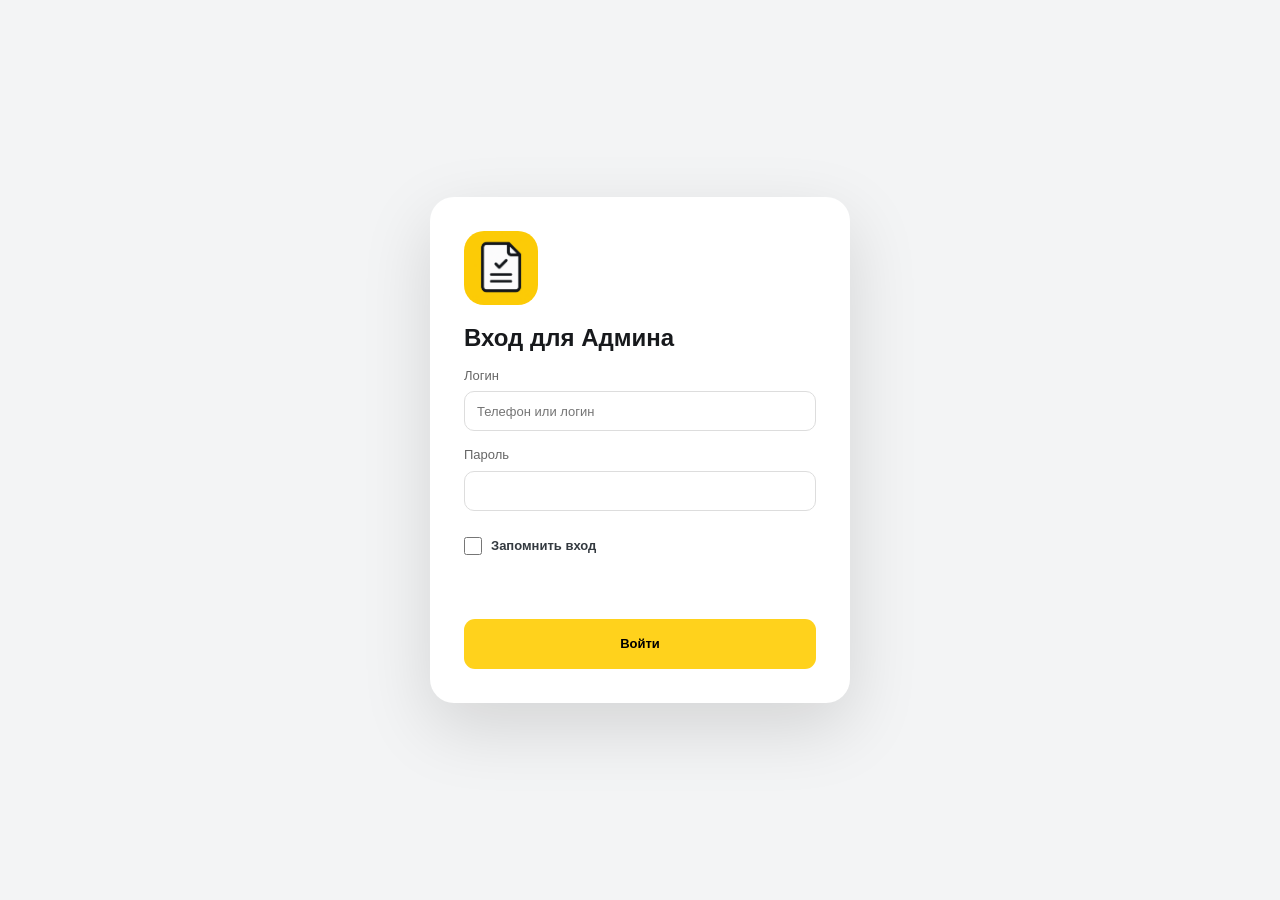
==== commit cc9c1f41: "Standardize admin typography" ====
--- a/index.html
+++ b/index.html
@@ -11,4 +11,4 @@
 <dialog id="organizationDialog" class="wide"><button class="close organization-close">×</button><h2 id="organizationDialogTitle">Новая организация</h2><p class="muted">Все данные организации заполняются вручную.</p><form id="organizationForm"><div class="form-grid"><label>ИНН<input name="inn" required inputmode="numeric" placeholder="10 или 12 цифр"></label><label>Форма<select name="legalForm" required><option value="">Выберите</option><option value="ООО">ООО</option><option value="ИП">ИП</option></select></label><label>Название организации<input name="name" required placeholder="Название без формы"></label><label class="wide-field">Юридический адрес<textarea name="address" class="address-field" required rows="3"></textarea></label><label>Телефон организации<input name="phone" required placeholder="+7 999 000-00-00"></label><label>Форма путевого листа<input name="waybillForm" required placeholder="№ 390"></label><label>ОГРН / ОГРНИП<input name="ogrn" required></label><label>Закреплённый медик<select name="medicId" id="organizationMedic" required></select></label><label>Закреплённый механик<select name="mechanicId" id="organizationMechanic" required></select></label></div><div class="actions edit-actions"><button type="button" class="danger-delete org-dialog-delete">Удалить</button><span class="action-spacer"></span><button type="button" class="reject organization-cancel">Отмена</button><button type="submit" class="approve">Сохранить организацию</button></div></form></dialog>
 <dialog id="staffDialog" class="wide"><button class="close staff-close">×</button><h2 id="staffTitle">Новый специалист</h2><form id="staffForm"><input type="hidden" name="role"><input type="hidden" name="lastName"><input type="hidden" name="firstName"><input type="hidden" name="middleName"><section class="staff-section"><h3>Основная информация</h3><div class="form-grid"><label class="wide-field">ФИО *<input name="fullName" required placeholder="Иванов Иван Иванович"></label><label>Телефон<input name="phone" required placeholder="+7 (999) 123-45-67"></label><label class="wide-field">Описание<textarea name="description" rows="3" placeholder="Дополнительная информация о сотруднике..."></textarea></label><label>Диплом / удостоверение<input name="certificate" required></label></div></section><section class="staff-section"><h3>Срок действия</h3><div class="form-grid"><label>Действителен с<input name="signatureFrom" type="date"></label><label>Действителен до<input name="signatureUntil" type="date"></label><label>Допуск действует до<input name="validUntil" type="date"></label></div></section><section class="staff-section"><h3>Электронная подпись</h3><div class="form-grid"><label class="wide-field">Отпечаток подписи<input name="electronicSignature" placeholder="3e:ee:73:4b:2b:79:ca:11:2c:c5:4a:0c:58:5d:e8:4c:36:05:b9:a6"><small>Отпечаток электронной подписи в формате hex</small></label></div></section><div class="actions edit-actions"><button type="button" class="danger-delete staff-dialog-delete">Удалить</button><span class="action-spacer"></span><button type="button" class="reject staff-cancel">Отмена</button><button type="submit" class="approve">Добавить специалиста</button></div></form></dialog>
 <dialog id="vehicleDialog" class="wide"><button class="close vehicle-close">×</button><h2 id="vehicleDialogTitle">Новый автомобиль</h2><form id="vehicleForm"><h3>Основные данные</h3><div class="form-grid"><label>Марка и модель<input name="car" required placeholder="KIA RIO"></label><label>Госномер<input name="plate" required placeholder="В148РВ799"></label><label>Год выпуска<select name="year" id="vehicleYear" required></select></label><label>Цвет<select name="color" id="vehicleColor" required></select></label><label>Организация<select name="organizationId" id="vehicleOrganization" required></select></label><label>Закреплённый водитель<select name="driverId" id="vehicleDriver"></select></label></div><h3>Документы автомобиля</h3><div class="form-grid"><label>Диагностическая карта с<input name="diagnosticFrom" type="date"></label><label>Диагностическая карта до<input name="diagnostic" type="date"></label><label>Номер ОСАГО<input name="osagoNumber" required></label><label>ОСАГО с<input name="osagoFrom" type="date"></label><label>ОСАГО до<input name="osago" type="date"></label><label>Номер ОСГОП<input name="osgopNumber" required></label><label>ОСГОП с<input name="osgopFrom" type="date"></label><label>ОСГОП до<input name="osgop" type="date"></label><label>№ разрешения такси<input name="taxiPermitNumber" placeholder="номер разрешения"></label><label>Ссылка ФГИС для QR<input name="taxiPermitUrl" type="url" placeholder="https://..."></label></div><div class="actions edit-actions"><button type="button" class="danger-delete vehicle-dialog-delete">Удалить</button><span class="action-spacer"></span><button type="button" class="reject vehicle-cancel">Отмена</button><button class="approve" type="submit">Сохранить автомобиль</button></div></form></dialog>
-<link rel="stylesheet" href="responsive-fix.css?v=20260731-1"><link rel="stylesheet" href="mobile-phone.css?v=20260729-2"><link rel="stylesheet" href="small-screen-fix.css?v=20260731-1"><link rel="stylesheet" href="section-lines.css?v=20260730-1"><script src="admin-login-v3.js?v=20260731-1"></script><script src="app.js?v=20260719-1"></script><script src="schedule-negative.js?v=20260719-1"></script><script src="balance-ui.js?v=20260719-3"></script><script src="auth-guard.js?v=20260729-1"></script><script src="admin-cloud-state.js?v=20260719-2"></script><script src="admin-balance-safety.js?v=20260714-1"></script><script src="admin-director-view.js?v=20260728-1"></script></body></html>
+<link rel="stylesheet" href="responsive-fix.css?v=20260731-1"><link rel="stylesheet" href="mobile-phone.css?v=20260729-2"><link rel="stylesheet" href="small-screen-fix.css?v=20260731-4"><link rel="stylesheet" href="section-lines.css?v=20260731-2"><link rel="stylesheet" href="standard-font.css?v=20260731-1"><script src="admin-login-v3.js?v=20260731-2"></script><script src="app.js?v=20260719-1"></script><script src="schedule-negative.js?v=20260719-1"></script><script src="balance-ui.js?v=20260719-3"></script><script src="auth-guard.js?v=20260729-1"></script><script src="admin-cloud-state.js?v=20260719-2"></script><script src="admin-balance-safety.js?v=20260714-1"></script><script src="admin-director-view.js?v=20260728-1"></script></body></html>
--- a/small-screen-fix.css
+++ b/small-screen-fix.css
@@ -4,16 +4,23 @@
   panels, so right-side buttons never disappear off screen.
 */
 @media (max-width:1360px) and (min-width:761px){
-  html,body{overflow-x:auto!important}
+  html,body{
+    overflow:auto!important;
+    min-width:0!important;
+    min-height:100%!important;
+  }
   aside{
-    width:96px!important;
-    padding:16px 10px 76px!important;
+    width:132px!important;
+    height:100dvh!important;
+    padding:14px 10px 18px!important;
+    display:flex!important;
+    flex-direction:column!important;
     overflow-y:auto!important;
-    overflow-x:auto!important;
+    overflow-x:hidden!important;
   }
   .brand{justify-content:center!important;margin:0 0 18px!important}
   .brand img{width:42px!important;height:42px!important}
-  .brand span,.brand-copy,.user b,.user small{display:none!important}
+  .brand-copy{display:none!important}
   nav{gap:8px!important}
   nav button,.report-link{
     justify-content:center!important;
@@ -28,16 +35,33 @@
   }
   .user{
     display:grid!important;
-    margin-top:18px!important;
-    padding:14px 0 0!important;
+    margin-top:auto!important;
+    padding:10px 0 0!important;
+    gap:5px!important;
+    border-top:1px solid #333!important;
   }
-  .user button{font-size:11px!important;padding:8px 4px!important}
+  .user b,.user small{
+    display:block!important;
+    max-width:100%!important;
+    overflow:hidden!important;
+    text-overflow:ellipsis!important;
+    white-space:nowrap!important;
+    font-size:10px!important;
+    line-height:1.2!important;
+  }
+  .user button{
+    width:100%!important;
+    min-height:34px!important;
+    font-size:11px!important;
+    padding:7px 4px!important;
+  }
   main{
-    margin-left:96px!important;
-    width:calc(100vw - 96px)!important;
-    max-width:calc(100vw - 96px)!important;
+    margin-left:132px!important;
+    width:calc(100vw - 132px)!important;
+    max-width:calc(100vw - 132px)!important;
     padding:24px 22px!important;
-    overflow-x:hidden!important;
+    overflow:auto!important;
+    min-height:100vh!important;
   }
   header{gap:14px!important}
   h1{font-size:28px!important}
@@ -45,18 +69,45 @@
     width:100%!important;
     max-width:100%!important;
     overflow-x:auto!important;
-    overflow-y:visible!important;
+    overflow-y:auto!important;
     -webkit-overflow-scrolling:touch!important;
+    scrollbar-gutter:stable both-edges!important;
   }
   table{
-    min-width:1120px!important;
-    width:max-content!important;
+    min-width:1180px!important;
+    width:100%!important;
+    table-layout:fixed!important;
   }
   th,td{padding:12px 14px!important}
+  th:last-child,td:last-child{
+    position:sticky!important;
+    right:0!important;
+    z-index:3!important;
+    background:#fff!important;
+    box-shadow:-10px 0 16px #ffffffcc!important;
+  }
+  thead th:last-child{z-index:5!important;background:#fafbfc!important}
+  th:last-child,td:last-child{
+    width:150px!important;
+    min-width:150px!important;
+    max-width:150px!important;
+  }
+  #tableHead th:nth-child(3),tbody td:nth-child(3){
+    max-width:300px!important;
+    overflow:hidden!important;
+    text-overflow:ellipsis!important;
+    word-break:break-word!important;
+  }
   .driver-actions{
-    min-width:330px!important;
-    justify-content:flex-start!important;
+    width:100%!important;
+    min-width:0!important;
+    justify-content:flex-end!important;
     flex-wrap:nowrap!important;
+  }
+  .driver-actions .open,.driver-actions button{
+    max-width:124px!important;
+    overflow:hidden!important;
+    text-overflow:ellipsis!important;
   }
   .driver-actions button,.driver-waybill,.open{white-space:nowrap!important}
   .toolbar{min-width:860px!important}
@@ -71,3 +122,22 @@
     overflow:auto!important;
   }
 }
+
+@media (max-width:1180px) and (min-width:761px){
+  .panel{max-height:calc(100vh - 210px)!important}
+  table{min-width:1180px!important}
+  .toolbar{min-width:980px!important}
+  .driver-actions{min-width:0!important}
+}
+
+@media (max-height:760px) and (min-width:761px){
+  aside{padding-top:10px!important;padding-bottom:12px!important}
+  .brand{margin-bottom:10px!important}
+  nav{gap:5px!important}
+  nav button,.report-link{min-height:40px!important;padding:7px 6px!important}
+  nav button .nav-icon,.report-link .nav-icon{width:22px!important;height:22px!important}
+  .user{margin-top:auto!important}
+  .user button{min-height:32px!important}
+  main{padding-top:18px!important;padding-bottom:18px!important}
+  .panel{max-height:calc(100vh - 175px)!important}
+}
--- a/section-lines.css
+++ b/section-lines.css
@@ -1,5 +1,19 @@
-/* Clear separators for admin sections: drivers, organizations, cars, medics, mechanics, archive. */
-.panel table{border-collapse:separate!important;border-spacing:0!important}
+/* Clear, stable frame for admin sections: drivers, organizations, cars, medics, mechanics, archive. */
+.panel{
+  border:1px solid #d9dee5!important;
+  border-radius:18px!important;
+  background:#fff!important;
+  overflow:auto!important;
+}
+.panel .toolbar{
+  border-bottom:1px solid #e5e9ee!important;
+  background:#fff!important;
+}
+.panel table{
+  width:100%!important;
+  border-collapse:separate!important;
+  border-spacing:0!important;
+}
 .panel thead th{
   border-bottom:2px solid #dfe4ea!important;
   background:#fafbfc!important;
@@ -20,6 +34,51 @@
 .panel tbody td+td{
   border-left:1px solid #f0f2f5!important;
 }
+.panel th:last-child,
+.panel td:last-child{
+  width:150px!important;
+  min-width:150px!important;
+  max-width:150px!important;
+  text-align:right!important;
+  background:#fff!important;
+}
+.panel thead th:last-child{
+  background:#fafbfc!important;
+}
+.panel td:last-child .driver-actions{
+  width:100%!important;
+  min-width:0!important;
+  justify-content:flex-end!important;
+}
+.panel td:last-child .open,
+.panel td:last-child button{
+  max-width:124px!important;
+  white-space:nowrap!important;
+}
+.panel td:nth-child(3){
+  max-width:460px!important;
+  overflow-wrap:anywhere!important;
+  word-break:break-word!important;
+}
+.panel td[colspan],
+.panel th[colspan]{
+  position:static!important;
+  width:auto!important;
+  min-width:0!important;
+  max-width:none!important;
+  text-align:left!important;
+  background:transparent!important;
+  box-shadow:none!important;
+}
+.panel td[colspan] .settings-page,
+.panel td[colspan] .report-box{
+  width:100%!important;
+  max-width:100%!important;
+}
+.panel td[colspan] .settings-grid,
+.panel td[colspan] .schedule-driver{
+  text-align:left!important;
+}
 @media(max-width:760px){
   .panel tbody tr{
     border:1px solid #dfe4ea!important;
--- a/standard-font.css
+++ b/standard-font.css
@@ -0,0 +1,30 @@
+/* Standard readable site typography for all admin pages. */
+html{font-size:14px!important}
+body,button,input,select,textarea{font-size:14px!important;line-height:1.35!important}
+h1,#pageTitle{font-size:26px!important;line-height:1.15!important}
+h2{font-size:21px!important;line-height:1.2!important}
+h3{font-size:16px!important;line-height:1.25!important}
+header p,.muted{font-size:14px!important}
+nav button,.report-link{font-size:14px!important}
+.brand-copy b{font-size:19px!important}
+.brand-copy small,.user small{font-size:11px!important}
+th{font-size:11px!important}
+td{font-size:14px!important}
+.driver-person b,.driver-cell b,.identity b{font-size:14px!important}
+.driver-person span,.driver-cell span,.subline{font-size:12px!important}
+.open,.primary,.approve,.reject,.danger-delete,.driver-waybill{font-size:14px!important}
+input,select,textarea{min-height:40px!important;padding:9px 12px!important}
+.toolbar input,.toolbar select{font-size:14px!important}
+.stats strong{font-size:24px!important}
+.stats small{font-size:12px!important}
+.settings-panel h2{font-size:20px!important}
+.settings-grid label,.schedule-driver label{font-size:11px!important}
+.schedule-preview b{font-size:13px!important}
+.vehicle-docs article em{font-size:10.5px!important}
+
+@media(max-width:1360px) and (min-width:761px){
+  h1,#pageTitle{font-size:24px!important}
+  body,button,input,select,textarea,td{font-size:13px!important}
+  nav button,.report-link{font-size:13px!important}
+  .open,.primary,.approve,.reject,.danger-delete,.driver-waybill{font-size:13px!important}
+}
